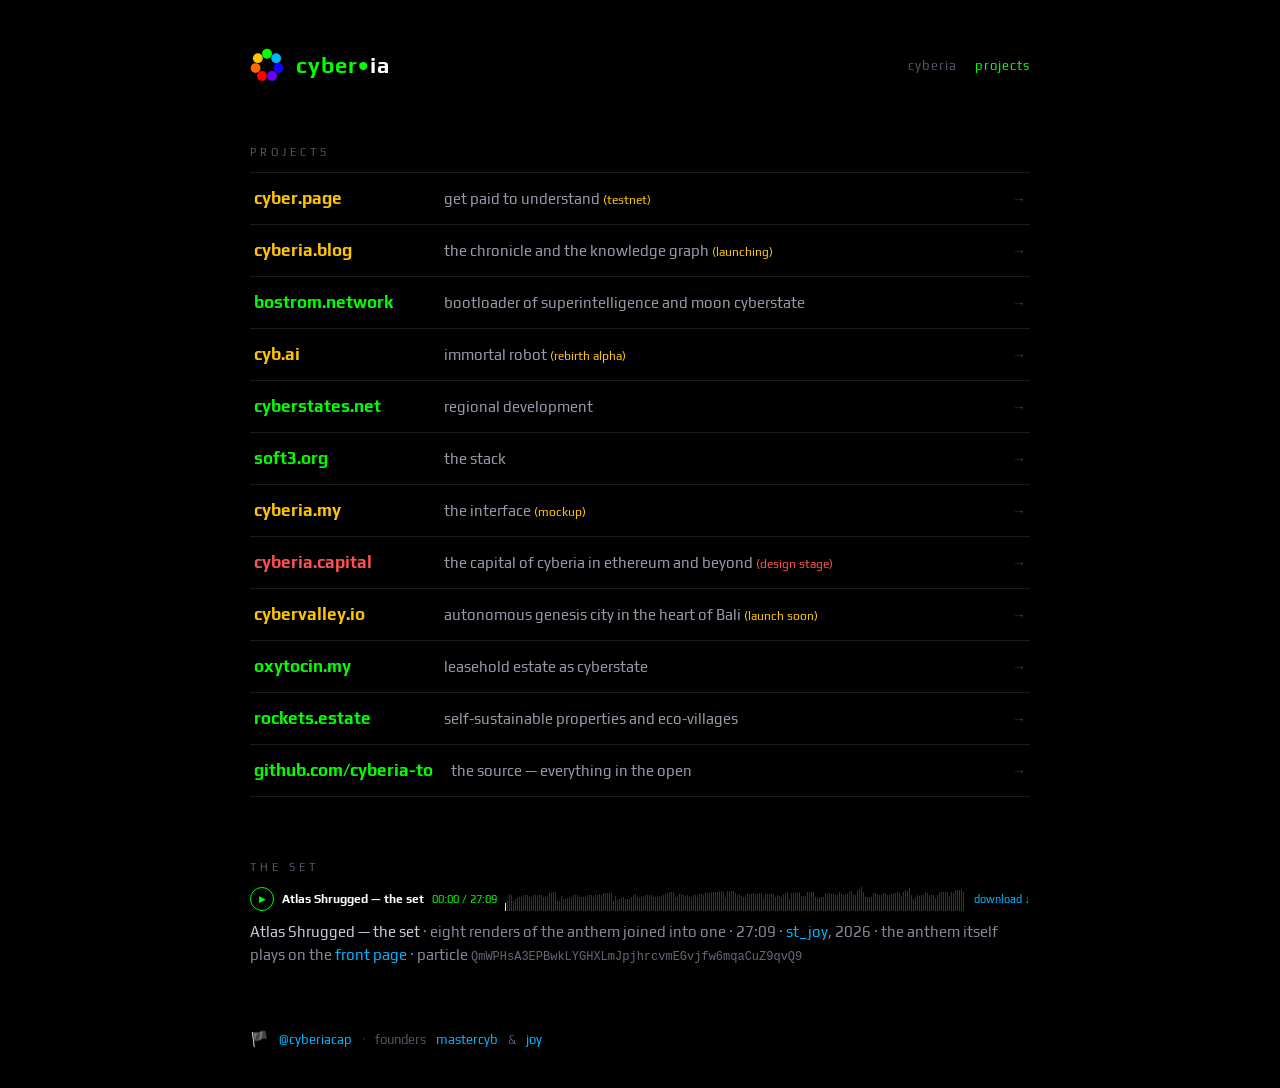
==== projects/index.html @ 547e65e6 "feat: two pages — the front page is the thesis, the symbols and the anthem; /projects/ holds the pro" ====
<!DOCTYPE html>
<html lang="en">
<head>
<title>Cyberia — projects</title>
<meta name="description" content="The projects of the cyberstate: the source, the bootloader, the immortal robot, the stack, the interface, the capital, the chronicle and the genesis city." />
<link rel="canonical" href="https://cyberia.to/projects/" />
<meta property="og:url" content="https://cyberia.to/projects/" />
<meta property="og:title" content="Cyberia — projects" />
<meta property="og:description" content="The source, the bootloader, the immortal robot, the stack, the interface, the capital, the chronicle and the genesis city." />
<meta charset="UTF-8" />
<meta name="viewport" content="width=device-width, initial-scale=1.0" />
<meta property="og:type" content="website" />
<meta property="og:site_name" content="Cyberia" />
<meta name="twitter:card" content="summary" />
<meta name="twitter:site" content="@cyberiacap" />
<meta name="theme-color" content="#000000" />
<link rel="icon" type="image/svg+xml" href='data:image/svg+xml,<svg xmlns="http://www.w3.org/2000/svg" viewBox="15.5 15 69 68"><circle cx="50" cy="26.25" r="10" fill="%2300ff01"/><circle cx="68.57" cy="35.19" r="10" fill="%2300b4ff"/><circle cx="73.15" cy="55.28" r="10" fill="%231700fe"/><circle cx="60.30" cy="71.40" r="10" fill="%236b00fe"/><circle cx="39.70" cy="71.40" r="10" fill="%23fe0000"/><circle cx="26.85" cy="55.28" r="10" fill="%23ff6501"/><circle cx="31.43" cy="35.19" r="10" fill="%23ffc501"/></svg>' />
<link rel="preconnect" href="https://fonts.googleapis.com" />
<link rel="preconnect" href="https://fonts.gstatic.com" crossorigin />
<link href="https://fonts.googleapis.com/css2?family=Play:wght@400;700&display=swap" rel="stylesheet" />
<link rel="stylesheet" href="/style.css" />
</head>
<body>
<div class="wrap">

    <div class="top">
        <div class="brand">
            <svg viewBox="15.5 15 69 68" xmlns="http://www.w3.org/2000/svg" role="img" aria-label="the flag of cyberia: seven circles in a heptagon">
                <circle cx="50" cy="26.25" r="10" fill="#00ff01"/>
                <circle cx="68.57" cy="35.19" r="10" fill="#00b4ff"/>
                <circle cx="73.15" cy="55.28" r="10" fill="#1700fe"/>
                <circle cx="60.30" cy="71.40" r="10" fill="#6b00fe"/>
                <circle cx="39.70" cy="71.40" r="10" fill="#fe0000"/>
                <circle cx="26.85" cy="55.28" r="10" fill="#ff6501"/>
                <circle cx="31.43" cy="35.19" r="10" fill="#ffc501"/>
            </svg>
            <span class="word"><b>cyber</b><b>•</b><i>ia</i></span>
        </div>
        <nav class="tabs">
            <a href="/">cyberia</a>
            <a href="/projects/" class="on">projects</a>
        </nav>
    </div>

    <div class="sec">PROJECTS</div>
    <div class="projects">
        <a class="proj st-y" href="https://cyber.page" target="_blank" rel="noopener">
            <span class="domain">cyber.page</span>
            <span class="desc">get paid to understand <span class="st">(testnet)</span></span>
            <span class="arr">→</span>
        </a>
        <a class="proj st-y" href="https://cyberia.blog" target="_blank" rel="noopener">
            <span class="domain">cyberia.blog</span>
            <span class="desc">the chronicle and the knowledge graph <span class="st">(launching)</span></span>
            <span class="arr">→</span>
        </a>
        <a class="proj" href="https://bostrom.network" target="_blank" rel="noopener">
            <span class="domain">bostrom.network</span>
            <span class="desc">bootloader of superintelligence and moon cyberstate</span>
            <span class="arr">→</span>
        </a>
        <a class="proj st-y" href="https://cyb.ai" target="_blank" rel="noopener">
            <span class="domain">cyb.ai</span>
            <span class="desc">immortal robot <span class="st">(rebirth alpha)</span></span>
            <span class="arr">→</span>
        </a>
        <a class="proj" href="https://cyberstates.net" target="_blank" rel="noopener">
            <span class="domain">cyberstates.net</span>
            <span class="desc">regional development</span>
            <span class="arr">→</span>
        </a>
        <a class="proj" href="https://soft3.org" target="_blank" rel="noopener">
            <span class="domain">soft3.org</span>
            <span class="desc">the stack</span>
            <span class="arr">→</span>
        </a>
        <a class="proj st-y" href="https://cyberia.my" target="_blank" rel="noopener">
            <span class="domain">cyberia.my</span>
            <span class="desc">the interface <span class="st">(mockup)</span></span>
            <span class="arr">→</span>
        </a>
        <a class="proj st-r" href="https://cyberia.capital" target="_blank" rel="noopener">
            <span class="domain">cyberia.capital</span>
            <span class="desc">the capital of cyberia in ethereum and beyond <span class="st">(design stage)</span></span>
            <span class="arr">→</span>
        </a>
        <a class="proj st-y" href="https://cybervalley.io" target="_blank" rel="noopener">
            <span class="domain">cybervalley.io</span>
            <span class="desc">autonomous genesis city in the heart of Bali <span class="st">(launch soon)</span></span>
            <span class="arr">→</span>
        </a>
        <a class="proj" href="https://oxytocin.my" target="_blank" rel="noopener">
            <span class="domain">oxytocin.my</span>
            <span class="desc">leasehold estate as cyberstate</span>
            <span class="arr">→</span>
        </a>
        <a class="proj" href="https://rockets.estate" target="_blank" rel="noopener">
            <span class="domain">rockets.estate</span>
            <span class="desc">self-sustainable properties and eco-villages</span>
            <span class="arr">→</span>
        </a>
        <a class="proj" href="https://github.com/cyberia-to" target="_blank" rel="noopener">
            <span class="domain">github.com/cyberia-to</span>
            <span class="desc">the source — everything in the open</span>
            <span class="arr">→</span>
        </a>
    </div>

    <div class="sec" id="set">THE SET</div>
    <div class="track">
        <div class="player" data-cyberia-player></div>
        <p class="caption"><b>Atlas Shrugged — the set</b> · eight renders of the anthem joined into one · 27:09 · <a href="https://x.com/st_joy" target="_blank" rel="noopener">st_joy</a>, 2026 · the anthem itself plays on the <a href="/">front page</a> · particle <code>QmWPHsA3EPBwkLYGHXLmJpjhrcvmEGvjfw6mqaCuZ9qvQ9</code></p>
    </div>

    <div class="foot">
        <span class="flag">🏴</span>
        <a href="https://x.com/cyberiacap" target="_blank" rel="noopener">@cyberiacap</a>
        <span class="dot">·</span>
        <span>founders</span>
        <a href="https://x.com/mastercyb" target="_blank" rel="noopener">mastercyb</a>
        <span>&amp;</span>
        <a href="https://x.com/st_joy" target="_blank" rel="noopener">joy</a>
    </div>

</div>
<script src="/player.js" async></script>
</body>
</html>
---- style.css ----
:root {
    --green: #00ff01;
    --cyan: #00b4ff;
    --yellow: #ffc501;
    --dim: #556;
    --line: #1a1a24;
}
* { margin: 0; padding: 0; box-sizing: border-box; }
html { background: #000; }
body {
    font-family: 'Play', sans-serif;
    color: #ccc;
    min-height: 100svh;
    display: flex;
    flex-direction: column;
    align-items: center;
    padding: 48px 20px 40px;
}
.wrap { width: 100%; max-width: 780px; }

/* header */
.brand {
    display: flex;
    align-items: center;
    gap: 12px;
    flex: none;
}
.top {
    display: flex;
    align-items: center;
    gap: 40px;
    margin-bottom: 64px;
    flex-wrap: wrap;
}
.brand svg { width: 34px; height: 34px; }
.brand .word { font-size: 22px; font-weight: 700; letter-spacing: 1px; }
.brand .word b { color: var(--green); font-weight: 700; }
.brand .word i { color: #fff; font-style: normal; }

/* hero */
.hero { margin-bottom: 72px; }
h1 {
    font-size: clamp(38px, 8vw, 72px);
    line-height: 1.02;
    color: #fff;
    letter-spacing: -1px;
    margin-bottom: 18px;
}
h1 .g { color: var(--green); }
.tagline {
    font-size: clamp(15px, 2.6vw, 19px);
    color: #889;
    max-width: 560px;
    line-height: 1.55;
}
.tagline b { color: #ccd; font-weight: 400; }

/* player slot — the molecule itself ships in player.js */
.player { display: flex; flex: 1; min-width: 0; }
@media (max-width: 560px) { .player { flex-basis: 100%; } }
/* projects */
.sec {
    font-size: 11px;
    letter-spacing: 4px;
    color: var(--dim);
    margin-bottom: 14px;
}
.projects { border-top: 1px solid var(--line); margin-bottom: 64px; }
.proj {
    display: flex;
    align-items: baseline;
    gap: 18px;
    padding: 15px 4px;
    border-bottom: 1px solid var(--line);
    text-decoration: none;
    transition: background 0.12s, padding-left 0.12s;
}
.proj:hover { background: rgba(0, 255, 1, 0.03); padding-left: 10px; }
.proj .domain {
    font-size: clamp(14px, 2.4vw, 17px);
    font-weight: 700;
    color: var(--green);
    white-space: nowrap;
    min-width: 172px;
}
.proj:hover .domain { color: #7fff80; }
.proj.st-y .domain { color: var(--yellow, #ffc501); }
.proj.st-y:hover .domain { color: #ffd84d; }
.proj.st-y:hover { background: rgba(255, 197, 1, 0.03); }
.proj.st-r .domain { color: #ff5050; }
.proj.st-r:hover .domain { color: #ff8080; }
.proj.st-r:hover { background: rgba(255, 80, 80, 0.04); }
.proj .st { font-size: 12px; }
.proj.st-y .st { color: var(--yellow, #ffc501); }
.proj.st-r .st { color: #ff5050; }
.proj .desc {
    font-size: clamp(13px, 2.2vw, 15px);
    color: #99a;
    line-height: 1.4;
}
.proj .arr { margin-left: auto; color: #334; font-size: 14px; }
.proj:hover .arr { color: var(--green); }

/* footer */
.foot {
    display: flex;
    align-items: center;
    gap: 10px;
    flex-wrap: wrap;
    font-size: 13px;
    color: var(--dim);
}
.foot a { color: var(--cyan); text-decoration: none; }
.foot a:hover { color: #7fd4ff; }
.foot .flag { font-size: 15px; }
.dot { color: #223; }

@media (max-width: 560px) {
    body { padding-top: 32px; }
    .top { margin-bottom: 44px; gap: 16px; }
    .hero { margin-bottom: 52px; }
    .proj { flex-direction: column; gap: 3px; }
    .proj .domain { min-width: 0; }
    .proj .arr { display: none; }
}
/* nav tabs */
.tabs { margin-left: auto; display: flex; gap: 18px; font-size: 13px; letter-spacing: 1px; }
.tabs a { color: var(--dim); text-decoration: none; }
.tabs a:hover { color: #ccd; }
.tabs a.on { color: var(--green); }
.top { display: flex; align-items: center; gap: 24px; flex-wrap: wrap; margin-bottom: 64px; }
.brand { margin-bottom: 0; }

/* symbols */
.symbols { display: flex; align-items: center; gap: 40px; flex-wrap: wrap; margin-bottom: 64px; }
.symbols svg { width: clamp(160px, 28vw, 220px); height: auto; flex: none; }
.symbols .mark { font-size: clamp(44px, 9vw, 76px); font-weight: 700; letter-spacing: 1px; line-height: 1; color: #fff; }
.symbols .mark b { color: var(--green); font-weight: 700; }
.symbols .mark i { color: #fff; font-style: normal; }
.symbols .meaning { font-size: clamp(13px, 2.2vw, 15px); color: #889; line-height: 1.5; max-width: 420px; margin-top: 14px; }

/* anthem and set */
.track { margin-bottom: 64px; }
.track .player { display: flex; min-width: 0; margin-bottom: 10px; }
.track .caption { font-size: clamp(13px, 2.2vw, 15px); color: #889; line-height: 1.5; }
.track .caption b { color: #ccd; font-weight: 400; }
.track .caption a { color: var(--cyan); text-decoration: none; }
.track .caption a:hover { color: #7fd4ff; }
.track .caption code { font-family: ui-monospace, Menlo, monospace; font-size: 12px; color: #667; word-break: break-all; }
@media (max-width: 560px) { .symbols { gap: 24px; } .tabs { margin-left: 0; } }
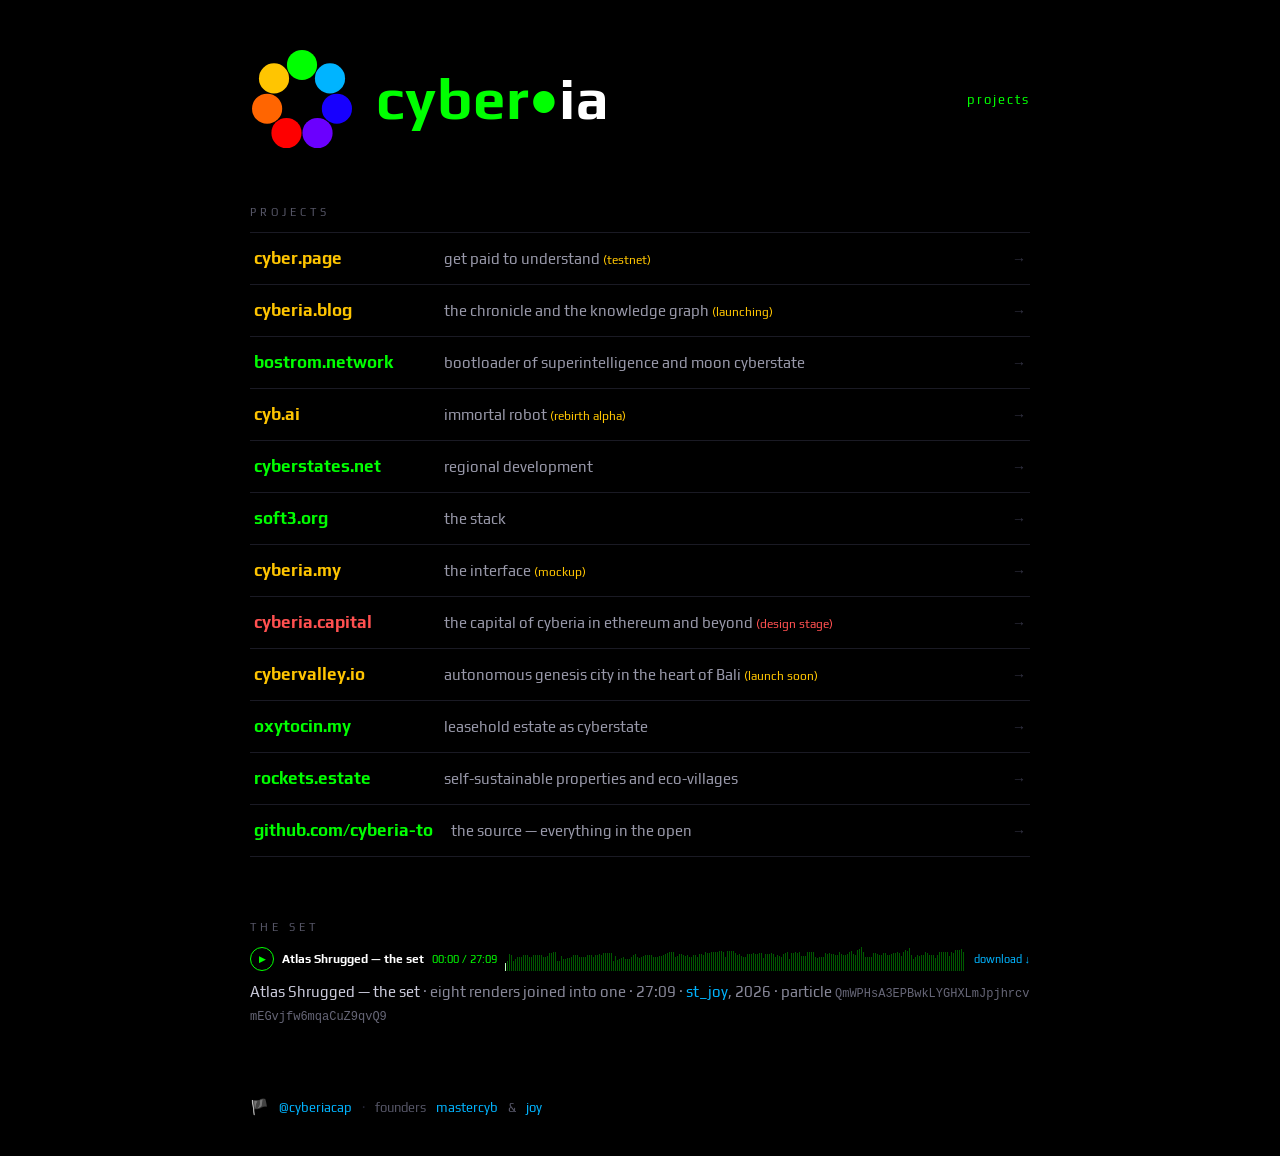
==== commit 3727e3ab: "feat: front page in three tiers — the brand large on top and leading home, the thesis centred, the a" ====
--- a/projects/index.html
+++ b/projects/index.html
@@ -21,11 +21,11 @@
 <link rel="stylesheet" href="/style.css" />
 </head>
 <body>
-<div class="wrap">
+<div class="wrap page">
 
-    <div class="top">
-        <div class="brand">
-            <svg viewBox="15.5 15 69 68" xmlns="http://www.w3.org/2000/svg" role="img" aria-label="the flag of cyberia: seven circles in a heptagon">
+    <header class="top">
+        <a class="brand" href="/" aria-label="cyberia, home">
+            <svg viewBox="15.5 15 69 68" xmlns="http://www.w3.org/2000/svg" role="img" aria-label="the flag of cyberia">
                 <circle cx="50" cy="26.25" r="10" fill="#00ff01"/>
                 <circle cx="68.57" cy="35.19" r="10" fill="#00b4ff"/>
                 <circle cx="73.15" cy="55.28" r="10" fill="#1700fe"/>
@@ -35,14 +35,14 @@
                 <circle cx="31.43" cy="35.19" r="10" fill="#ffc501"/>
             </svg>
             <span class="word"><b>cyber</b><b>•</b><i>ia</i></span>
-        </div>
+        </a>
         <nav class="tabs">
-            <a href="/">cyberia</a>
             <a href="/projects/" class="on">projects</a>
         </nav>
-    </div>
+    </header>
 
-    <div class="sec">PROJECTS</div>
+    <main class="list">
+        <div class="sec">PROJECTS</div>
     <div class="projects">
         <a class="proj st-y" href="https://cyber.page" target="_blank" rel="noopener">
             <span class="domain">cyber.page</span>
@@ -106,21 +106,24 @@
         </a>
     </div>
 
-    <div class="sec" id="set">THE SET</div>
-    <div class="track">
-        <div class="player" data-cyberia-player></div>
-        <p class="caption"><b>Atlas Shrugged — the set</b> · eight renders of the anthem joined into one · 27:09 · <a href="https://x.com/st_joy" target="_blank" rel="noopener">st_joy</a>, 2026 · the anthem itself plays on the <a href="/">front page</a> · particle <code>QmWPHsA3EPBwkLYGHXLmJpjhrcvmEGvjfw6mqaCuZ9qvQ9</code></p>
-    </div>
+        <div class="sec" id="set">THE SET</div>
+        <div class="track">
+            <div class="player" data-cyberia-player></div>
+            <p class="caption"><b>Atlas Shrugged — the set</b> · eight renders joined into one · 27:09 · <a href="https://x.com/st_joy" target="_blank" rel="noopener">st_joy</a>, 2026 · particle <code>QmWPHsA3EPBwkLYGHXLmJpjhrcvmEGvjfw6mqaCuZ9qvQ9</code></p>
+        </div>
+    </main>
 
-    <div class="foot">
-        <span class="flag">🏴</span>
-        <a href="https://x.com/cyberiacap" target="_blank" rel="noopener">@cyberiacap</a>
-        <span class="dot">·</span>
-        <span>founders</span>
-        <a href="https://x.com/mastercyb" target="_blank" rel="noopener">mastercyb</a>
-        <span>&amp;</span>
-        <a href="https://x.com/st_joy" target="_blank" rel="noopener">joy</a>
-    </div>
+    <footer class="bottom">
+        <div class="foot">
+            <span class="flag">🏴</span>
+            <a href="https://x.com/cyberiacap" target="_blank" rel="noopener">@cyberiacap</a>
+            <span class="dot">·</span>
+            <span>founders</span>
+            <a href="https://x.com/mastercyb" target="_blank" rel="noopener">mastercyb</a>
+            <span>&amp;</span>
+            <a href="https://x.com/st_joy" target="_blank" rel="noopener">joy</a>
+        </div>
+    </footer>
 
 </div>
 <script src="/player.js" async></script>
--- a/style.css
+++ b/style.css
@@ -18,29 +18,10 @@
 }
 .wrap { width: 100%; max-width: 780px; }
 
-/* header */
-.brand {
-    display: flex;
-    align-items: center;
-    gap: 12px;
-    flex: none;
-}
-.top {
-    display: flex;
-    align-items: center;
-    gap: 40px;
-    margin-bottom: 64px;
-    flex-wrap: wrap;
-}
-.brand svg { width: 34px; height: 34px; }
-.brand .word { font-size: 22px; font-weight: 700; letter-spacing: 1px; }
-.brand .word b { color: var(--green); font-weight: 700; }
-.brand .word i { color: #fff; font-style: normal; }
-
 /* hero */
 .hero { margin-bottom: 72px; }
 h1 {
-    font-size: clamp(38px, 8vw, 72px);
+    font-size: clamp(28px, 8vw, 72px);
     line-height: 1.02;
     color: #fff;
     letter-spacing: -1px;
@@ -123,28 +104,42 @@
     .proj .domain { min-width: 0; }
     .proj .arr { display: none; }
 }
-/* nav tabs */
-.tabs { margin-left: auto; display: flex; gap: 18px; font-size: 13px; letter-spacing: 1px; }
+/* page: flag on top, the thesis in the middle, the anthem at the bottom */
+.page { min-height: calc(100svh - 88px); display: flex; flex-direction: column; }
+
+/* header: the brand is the flag and the name, and it leads home */
+.top { display: flex; align-items: center; justify-content: space-between; gap: 24px; margin-bottom: 0; }
+.brand { display: flex; align-items: center; gap: clamp(12px, 2vw, 22px); text-decoration: none; }
+.brand svg { width: clamp(64px, 11vw, 104px); height: auto; flex: none; }
+.brand .word { font-size: clamp(30px, 5.6vw, 58px); font-weight: 700; letter-spacing: 1px; line-height: 1; color: #fff; }
+.brand .word b { color: var(--green); font-weight: 700; }
+.brand .word i { color: #fff; font-style: normal; }
+.tabs { display: flex; gap: 18px; font-size: 13px; letter-spacing: 2px; }
 .tabs a { color: var(--dim); text-decoration: none; }
 .tabs a:hover { color: #ccd; }
 .tabs a.on { color: var(--green); }
-.top { display: flex; align-items: center; gap: 24px; flex-wrap: wrap; margin-bottom: 64px; }
-.brand { margin-bottom: 0; }
 
-/* symbols */
-.symbols { display: flex; align-items: center; gap: 40px; flex-wrap: wrap; margin-bottom: 64px; }
-.symbols svg { width: clamp(160px, 28vw, 220px); height: auto; flex: none; }
-.symbols .mark { font-size: clamp(44px, 9vw, 76px); font-weight: 700; letter-spacing: 1px; line-height: 1; color: #fff; }
-.symbols .mark b { color: var(--green); font-weight: 700; }
-.symbols .mark i { color: #fff; font-style: normal; }
-.symbols .meaning { font-size: clamp(13px, 2.2vw, 15px); color: #889; line-height: 1.5; max-width: 420px; margin-top: 14px; }
+/* hero in the middle of the screen */
+.hero { flex: 1; display: flex; flex-direction: column; justify-content: center; padding: 56px 0; margin-bottom: 0; }
+h1 { overflow-wrap: anywhere; }
 
-/* anthem and set */
-.track { margin-bottom: 64px; }
+/* bottom: the anthem, then the footer line */
+.bottom { margin-top: auto; display: flex; flex-direction: column; gap: 28px; }
+.bottom .player { display: flex; min-width: 0; }
+
+/* projects page keeps the list between header and footer */
+.list { padding: 56px 0 24px; }
+.track { margin: 0 0 48px; }
 .track .player { display: flex; min-width: 0; margin-bottom: 10px; }
 .track .caption { font-size: clamp(13px, 2.2vw, 15px); color: #889; line-height: 1.5; }
 .track .caption b { color: #ccd; font-weight: 400; }
 .track .caption a { color: var(--cyan); text-decoration: none; }
 .track .caption a:hover { color: #7fd4ff; }
 .track .caption code { font-family: ui-monospace, Menlo, monospace; font-size: 12px; color: #667; word-break: break-all; }
-@media (max-width: 560px) { .symbols { gap: 24px; } .tabs { margin-left: 0; } }
+
+@media (max-width: 560px) {
+    body { padding: 24px 16px 28px; }
+    .page { min-height: calc(100svh - 52px); }
+    .hero { padding: 40px 0; }
+    .bottom { gap: 20px; }
+}
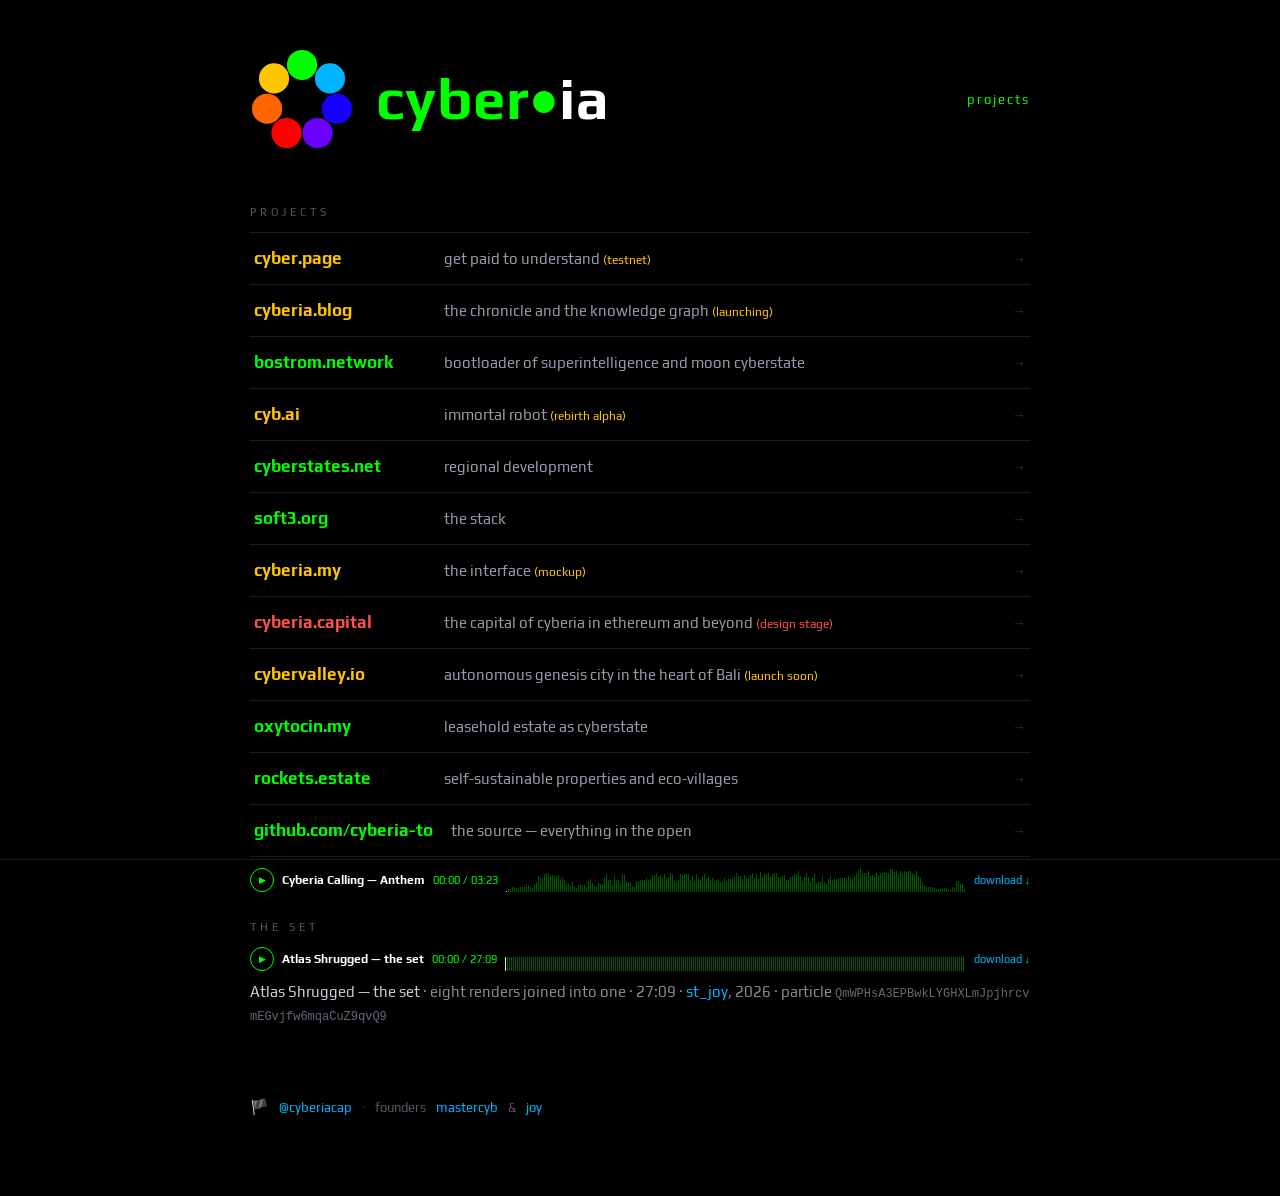
==== commit c36f101a: "feat: the anthem never stops — pages swap without a reload (site.js), the player is a persistent bar" ====
--- a/projects/index.html
+++ b/projects/index.html
@@ -21,7 +21,7 @@
 <link rel="stylesheet" href="/style.css" />
 </head>
 <body>
-<div class="wrap page">
+<div id="app" class="wrap page">
 
     <header class="top">
         <a class="brand" href="/" aria-label="cyberia, home">
@@ -108,7 +108,7 @@
 
         <div class="sec" id="set">THE SET</div>
         <div class="track">
-            <div class="player" data-cyberia-player></div>
+            <div class="player" data-cyberia-track data-src="/atlas.shrugged.set.mp3" data-name="Atlas Shrugged — the set" data-dur="27:09" data-file="atlas.shrugged.set.mp3" data-title="Atlas Shrugged — the set, mp3, 65 MB"></div>
             <p class="caption"><b>Atlas Shrugged — the set</b> · eight renders joined into one · 27:09 · <a href="https://x.com/st_joy" target="_blank" rel="noopener">st_joy</a>, 2026 · particle <code>QmWPHsA3EPBwkLYGHXLmJpjhrcvmEGvjfw6mqaCuZ9qvQ9</code></p>
         </div>
     </main>
@@ -126,6 +126,7 @@
     </footer>
 
 </div>
-<script src="/player.js" async></script>
+<script src="/player.js" async data-src="/cyberia.calling.mp3" data-name="Cyberia Calling — Anthem" data-dur="03:23" data-file="cyberia.calling.mp3" data-title="Cyberia Calling — Anthem, mp3, 5 MB" data-wave="[base64]"></script>
+<script src="/site.js" async></script>
 </body>
 </html>
--- a/style.css
+++ b/style.css
@@ -105,7 +105,7 @@
     .proj .arr { display: none; }
 }
 /* page: flag on top, the thesis in the middle, the anthem at the bottom */
-.page { min-height: calc(100svh - 88px); display: flex; flex-direction: column; }
+.page { min-height: calc(100svh - 88px - 41px); display: flex; flex-direction: column; } /* 41px: the anthem bar */
 
 /* header: the brand is the flag and the name, and it leads home */
 .top { display: flex; align-items: center; justify-content: space-between; gap: 24px; margin-bottom: 0; }
@@ -139,7 +139,7 @@
 
 @media (max-width: 560px) {
     body { padding: 24px 16px 28px; }
-    .page { min-height: calc(100svh - 52px); }
+    .page { min-height: calc(100svh - 52px - 41px); }
     .hero { padding: 40px 0; }
     .bottom { gap: 20px; }
 }
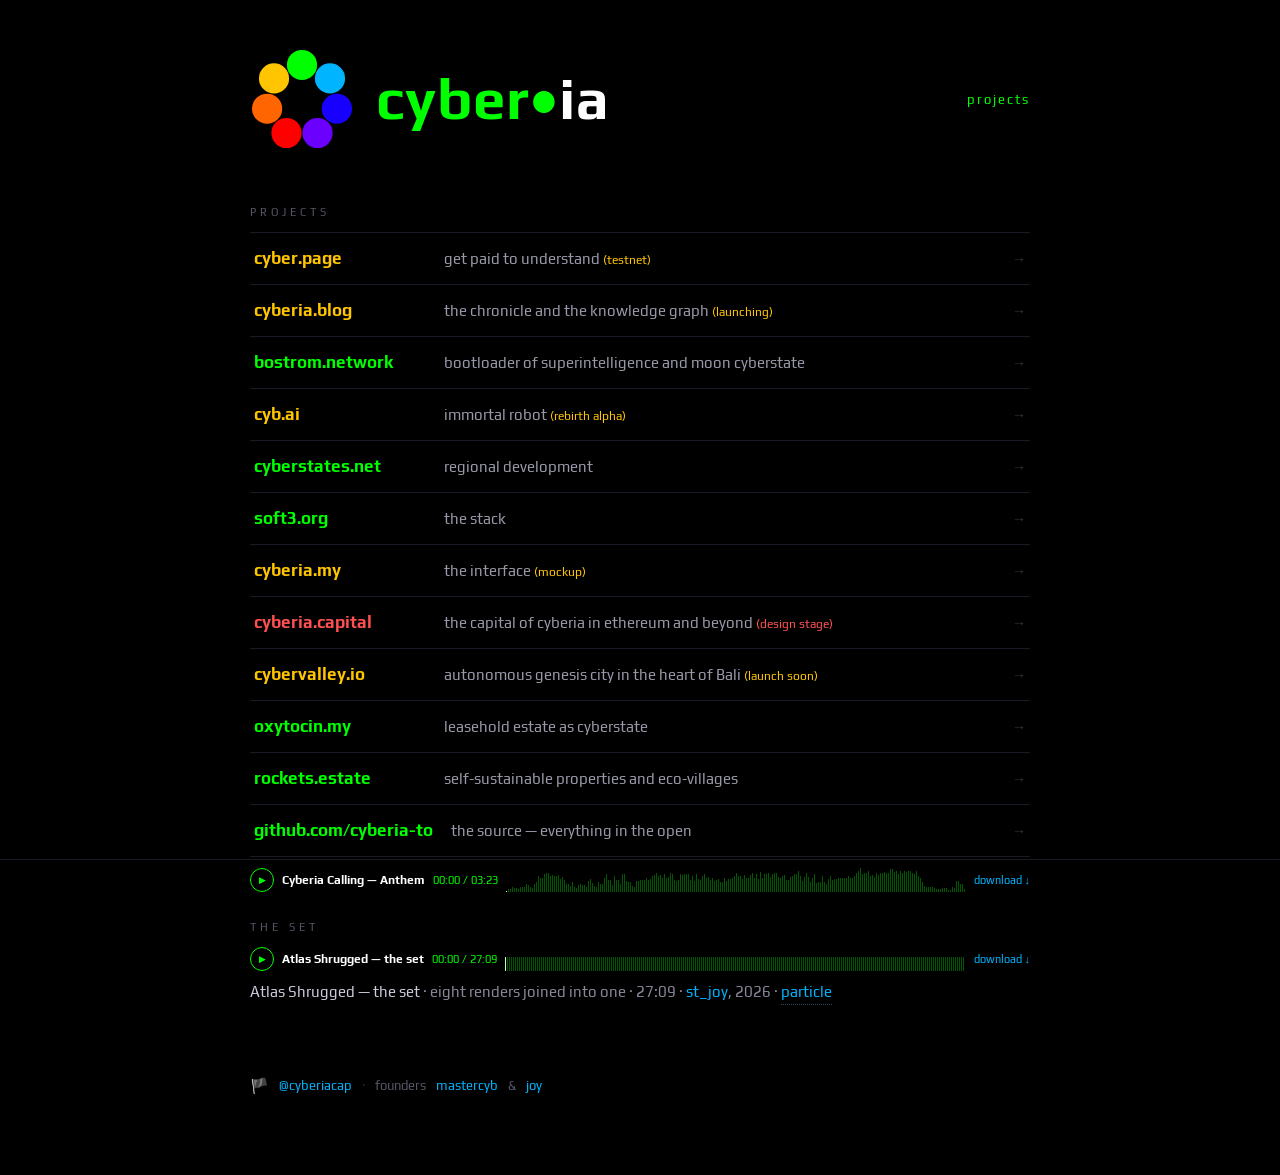
==== commit 4ca81c68: "feat(projects): the particle copies on click, the cid stays hidden" ====
--- a/projects/index.html
+++ b/projects/index.html
@@ -109,7 +109,7 @@
         <div class="sec" id="set">THE SET</div>
         <div class="track">
             <div class="player" data-cyberia-track data-src="/atlas.shrugged.set.mp3" data-name="Atlas Shrugged — the set" data-dur="27:09" data-file="atlas.shrugged.set.mp3" data-title="Atlas Shrugged — the set, mp3, 65 MB"></div>
-            <p class="caption"><b>Atlas Shrugged — the set</b> · eight renders joined into one · 27:09 · <a href="https://x.com/st_joy" target="_blank" rel="noopener">st_joy</a>, 2026 · particle <code>QmWPHsA3EPBwkLYGHXLmJpjhrcvmEGvjfw6mqaCuZ9qvQ9</code></p>
+            <p class="caption"><b>Atlas Shrugged — the set</b> · eight renders joined into one · 27:09 · <a href="https://x.com/st_joy" target="_blank" rel="noopener">st_joy</a>, 2026 · <button class="particle" type="button" data-copy="QmWPHsA3EPBwkLYGHXLmJpjhrcvmEGvjfw6mqaCuZ9qvQ9" title="copy the particle">particle</button></p>
         </div>
     </main>
 
--- a/style.css
+++ b/style.css
@@ -135,7 +135,9 @@
 .track .caption b { color: #ccd; font-weight: 400; }
 .track .caption a { color: var(--cyan); text-decoration: none; }
 .track .caption a:hover { color: #7fd4ff; }
-.track .caption code { font-family: ui-monospace, Menlo, monospace; font-size: 12px; color: #667; word-break: break-all; }
+.track .caption .particle { font: inherit; color: var(--cyan); background: none; border: 0; padding: 0; cursor: copy; border-bottom: 1px dotted #2a4a5a; }
+.track .caption .particle:hover { color: #7fd4ff; }
+.track .caption .particle.done { color: var(--green); border-bottom-color: transparent; cursor: default; }
 
 @media (max-width: 560px) {
     body { padding: 24px 16px 28px; }
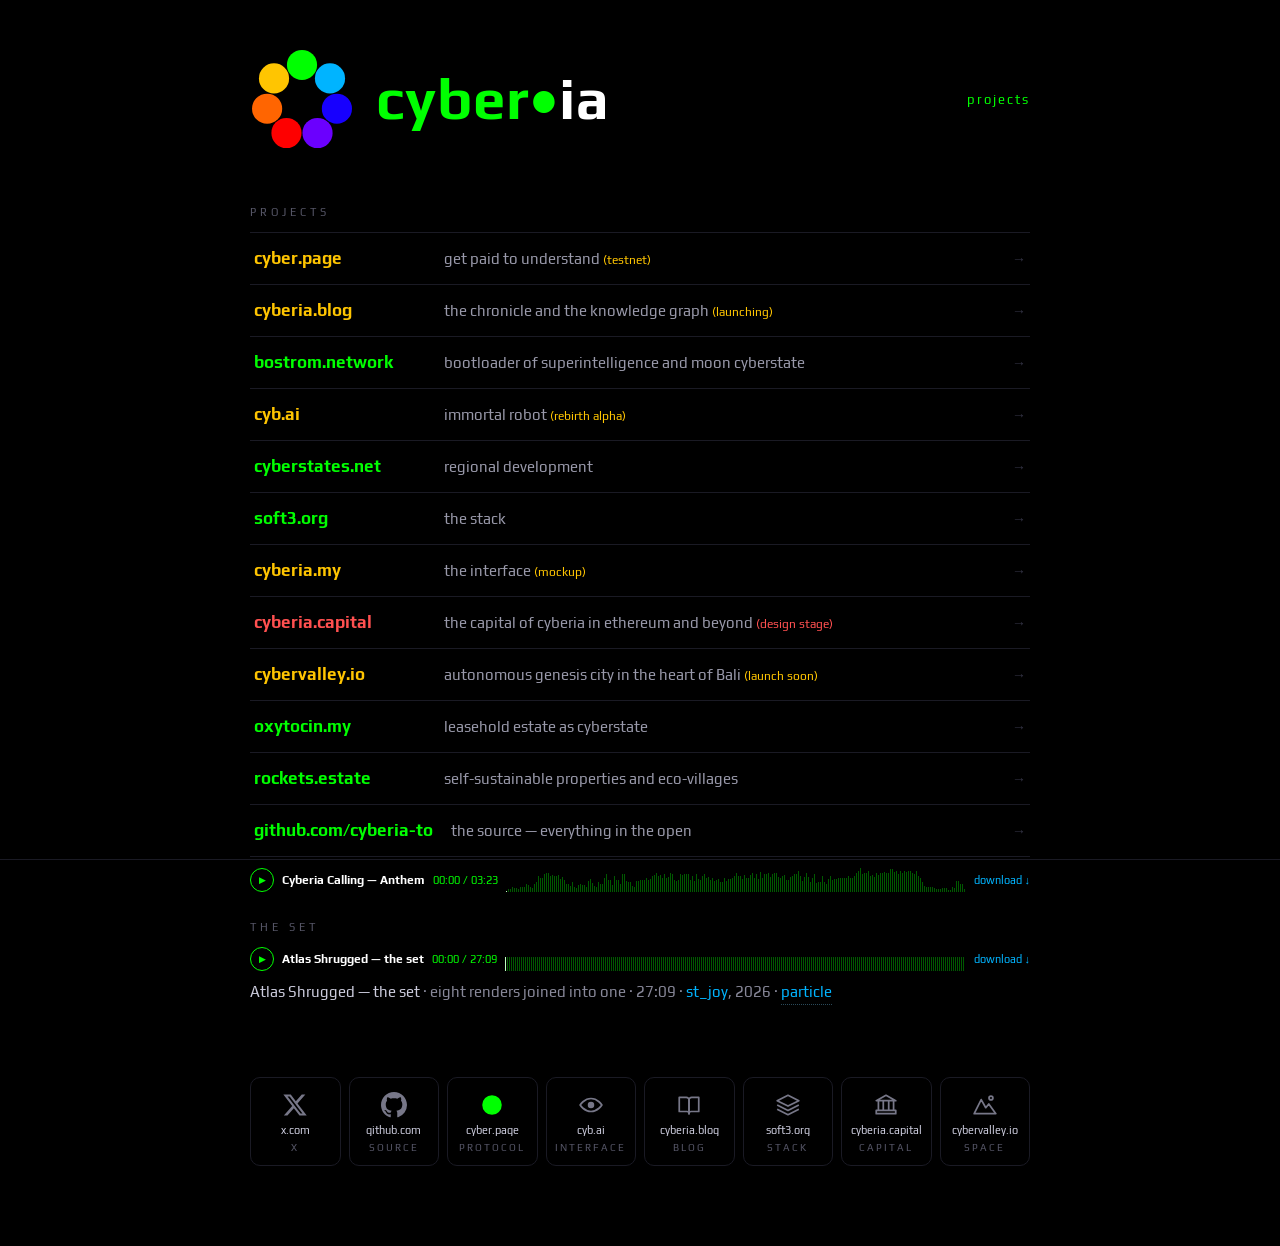
==== commit 57905a4c: "feat: eight tiles replace the founders line — x, source, protocol, interface, blog, stack, capital, " ====
--- a/projects/index.html
+++ b/projects/index.html
@@ -114,15 +114,16 @@
     </main>
 
     <footer class="bottom">
-        <div class="foot">
-            <span class="flag">🏴</span>
-            <a href="https://x.com/cyberiacap" target="_blank" rel="noopener">@cyberiacap</a>
-            <span class="dot">·</span>
-            <span>founders</span>
-            <a href="https://x.com/mastercyb" target="_blank" rel="noopener">mastercyb</a>
-            <span>&amp;</span>
-            <a href="https://x.com/st_joy" target="_blank" rel="noopener">joy</a>
-        </div>
+    <nav class="tiles" aria-label="cyberia on the web">
+        <a class="tile" href="https://x.com/cyberiacap" target="_blank" rel="noopener" style="--c:#ccd"><svg viewBox="0 0 24 24"><path fill="currentColor" d="M18.244 2.25h3.308l-7.227 8.26 8.502 11.24H16.17l-5.214-6.817L4.99 21.75H1.68l7.73-8.835L1.254 2.25H8.08l4.713 6.231zm-1.161 17.52h1.833L7.084 4.126H5.117z"/></svg><span class="dom">x.com</span><span class="lab">x</span></a>
+        <a class="tile" href="https://github.com/cyberia-to" target="_blank" rel="noopener" style="--c:#ccd"><svg viewBox="0 0 16 16"><path fill="currentColor" d="M8 0C3.58 0 0 3.58 0 8c0 3.54 2.29 6.53 5.47 7.59.4.07.55-.17.55-.38 0-.19-.01-.82-.01-1.49-2.01.37-2.53-.49-2.69-.94-.09-.23-.48-.94-.82-1.13-.28-.15-.68-.52-.01-.53.63-.01 1.08.58 1.23.82.72 1.21 1.87.87 2.33.66.07-.52.28-.87.51-1.07-1.78-.2-3.64-.89-3.64-3.95 0-.87.31-1.59.82-2.15-.08-.2-.36-1.02.08-2.12 0 0 .67-.21 2.2.82.64-.18 1.32-.27 2-.27.68 0 1.36.09 2 .27 1.53-1.04 2.2-.82 2.2-.82.44 1.1.16 1.92.08 2.12.51.56.82 1.27.82 2.15 0 3.07-1.87 3.75-3.65 3.95.29.25.54.73.54 1.48 0 1.07-.01 1.93-.01 2.2 0 .21.15.46.55.38A8.013 8.013 0 0016 8c0-4.42-3.58-8-8-8z"/></svg><span class="dom">github.com</span><span class="lab">source</span></a>
+        <a class="tile" href="https://cyber.page" target="_blank" rel="noopener" style="--c:#00ff01"><svg viewBox="0 0 24 24"><circle cx="12" cy="12" r="9" fill="#00ff01"/></svg><span class="dom">cyber.page</span><span class="lab">protocol</span></a>
+        <a class="tile" href="https://cyb.ai" target="_blank" rel="noopener" style="--c:#00b4ff"><svg viewBox="0 0 24 24" fill="none" stroke="currentColor" stroke-width="1.6"><path d="M2 12s3.6-6 10-6 10 6 10 6-3.6 6-10 6S2 12 2 12z"/><circle cx="12" cy="12" r="3" fill="currentColor" stroke="none"/></svg><span class="dom">cyb.ai</span><span class="lab">interface</span></a>
+        <a class="tile" href="https://cyberia.blog" target="_blank" rel="noopener" style="--c:#ffc501"><svg viewBox="0 0 24 24" fill="none" stroke="currentColor" stroke-width="1.6" stroke-linejoin="round"><path d="M3 5h6.5A2.5 2.5 0 0 1 12 7.5V20a2 2 0 0 0-2-2H3z"/><path d="M21 5h-6.5A2.5 2.5 0 0 0 12 7.5V20a2 2 0 0 1 2-2h7z"/></svg><span class="dom">cyberia.blog</span><span class="lab">blog</span></a>
+        <a class="tile" href="https://soft3.org" target="_blank" rel="noopener" style="--c:#ff5bd1"><svg viewBox="0 0 24 24" fill="none" stroke="currentColor" stroke-width="1.6" stroke-linejoin="round"><path d="M12 3 2 8l10 5 10-5z"/><path d="M2 12l10 5 10-5"/><path d="M2 16l10 5 10-5"/></svg><span class="dom">soft3.org</span><span class="lab">stack</span></a>
+        <a class="tile" href="https://cyberia.capital" target="_blank" rel="noopener" style="--c:#b07cff"><svg viewBox="0 0 24 24" fill="none" stroke="currentColor" stroke-width="1.6" stroke-linejoin="round"><path d="M12 3 3 8h18z"/><path d="M5 8v9M9.5 8v9M14.5 8v9M19 8v9M3 17h18v3H3z"/></svg><span class="dom">cyberia.capital</span><span class="lab">capital</span></a>
+        <a class="tile" href="https://cybervalley.io" target="_blank" rel="noopener" style="--c:#ff6501"><svg viewBox="0 0 24 24" fill="none" stroke="currentColor" stroke-width="1.6" stroke-linejoin="round"><path d="M2 20 8.5 7l4.2 7.5L15.5 11 22 20z"/><circle cx="17.5" cy="5.5" r="1.8"/></svg><span class="dom">cybervalley.io</span><span class="lab">space</span></a>
+    </nav>
     </footer>
 
 </div>
--- a/style.css
+++ b/style.css
@@ -82,19 +82,6 @@
 .proj .arr { margin-left: auto; color: #334; font-size: 14px; }
 .proj:hover .arr { color: var(--green); }
 
-/* footer */
-.foot {
-    display: flex;
-    align-items: center;
-    gap: 10px;
-    flex-wrap: wrap;
-    font-size: 13px;
-    color: var(--dim);
-}
-.foot a { color: var(--cyan); text-decoration: none; }
-.foot a:hover { color: #7fd4ff; }
-.foot .flag { font-size: 15px; }
-.dot { color: #223; }
 
 @media (max-width: 560px) {
     body { padding-top: 32px; }
@@ -145,3 +132,16 @@
     .hero { padding: 40px 0; }
     .bottom { gap: 20px; }
 }
+
+/* tiles: where cyberia lives on the web */
+.tiles { display: grid; grid-template-columns: repeat(8, minmax(0, 1fr)); gap: 8px; }
+.tile { display: flex; flex-direction: column; align-items: center; gap: 6px; padding: 14px 6px 12px; border: 1px solid var(--line); border-radius: 10px; text-decoration: none; color: #99a; transition: border-color 0.15s, color 0.15s, background 0.15s, transform 0.15s; }
+.tile svg { width: 26px; height: 26px; color: #778; transition: color 0.15s, transform 0.15s; }
+.tile .dom { font-size: 11px; color: #ccd; white-space: nowrap; max-width: 100%; overflow: hidden; text-overflow: ellipsis; }
+.tile .lab { font-size: 10px; letter-spacing: 2px; text-transform: uppercase; color: var(--dim); }
+.tile:hover { border-color: var(--c); color: var(--c); background: color-mix(in srgb, var(--c) 6%, #000); transform: translateY(-2px); }
+.tile:hover svg { color: var(--c); transform: scale(1.08); }
+.tile:hover .dom { color: #fff; }
+.tile:hover .lab { color: var(--c); }
+@media (max-width: 900px) { .tiles { grid-template-columns: repeat(4, minmax(0, 1fr)); } }
+@media (max-width: 360px) { .tiles { grid-template-columns: repeat(2, minmax(0, 1fr)); } }
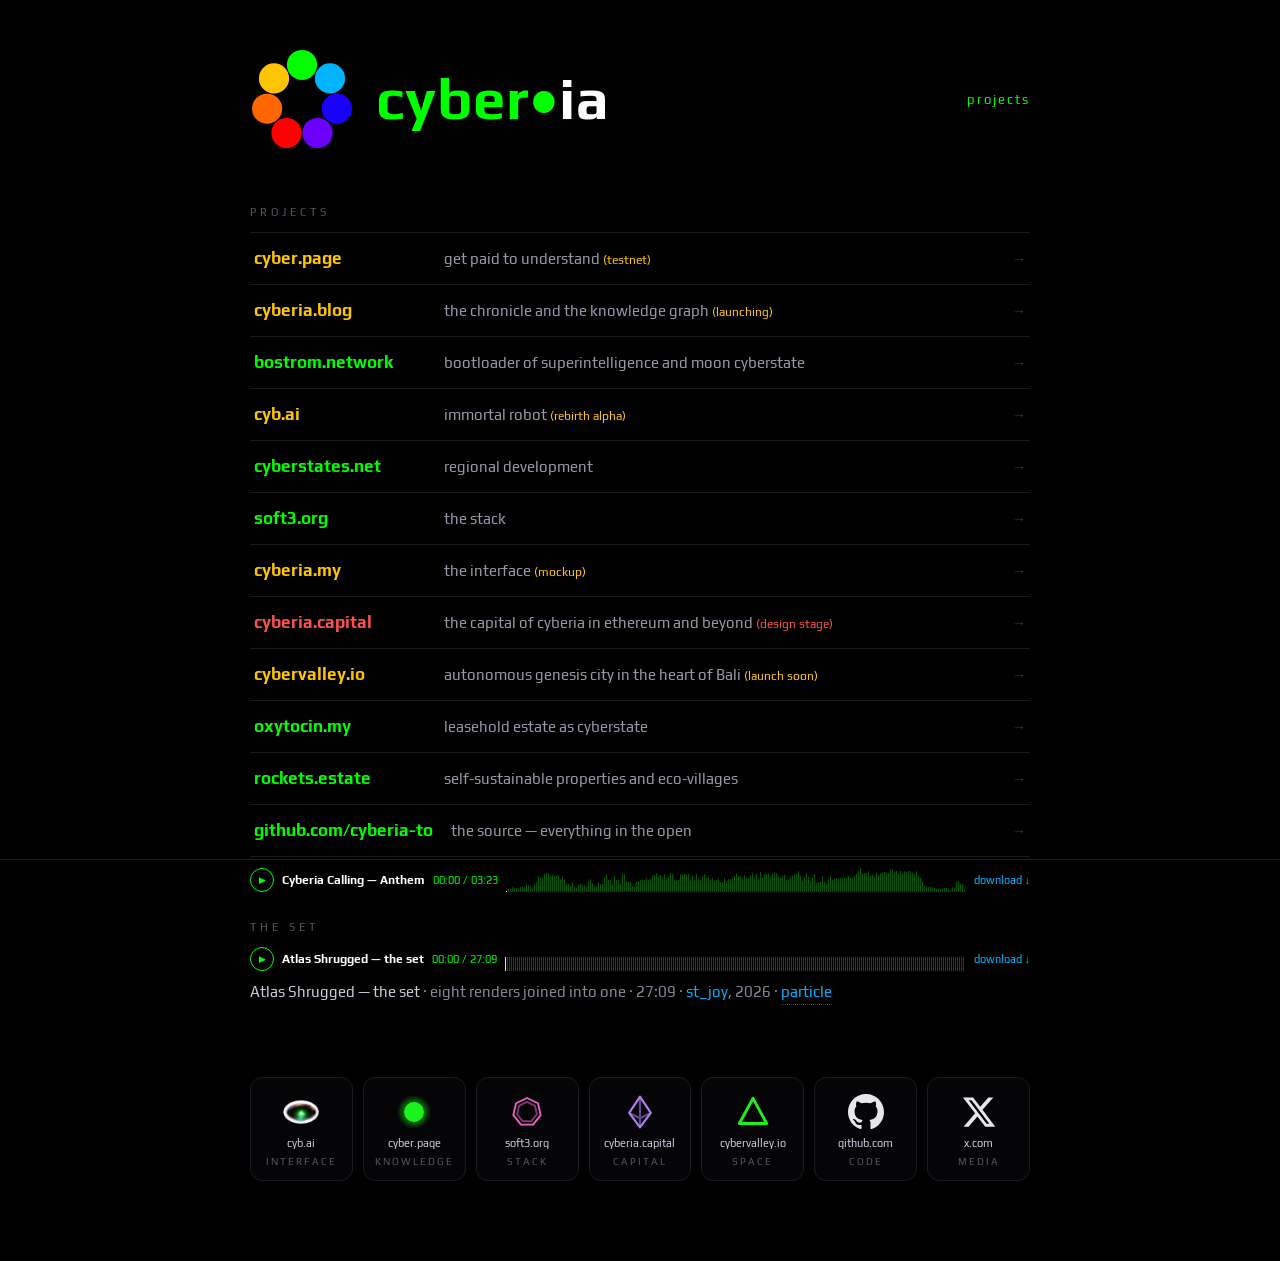
==== commit 0d9ee043: "feat: tiles carry the real marks — the cyb eye, the cyber circle, the soft3 heptagon, the valley tri" ====
--- a/projects/index.html
+++ b/projects/index.html
@@ -115,14 +115,13 @@
 
     <footer class="bottom">
     <nav class="tiles" aria-label="cyberia on the web">
-        <a class="tile" href="https://x.com/cyberiacap" target="_blank" rel="noopener" style="--c:#ccd"><svg viewBox="0 0 24 24"><path fill="currentColor" d="M18.244 2.25h3.308l-7.227 8.26 8.502 11.24H16.17l-5.214-6.817L4.99 21.75H1.68l7.73-8.835L1.254 2.25H8.08l4.713 6.231zm-1.161 17.52h1.833L7.084 4.126H5.117z"/></svg><span class="dom">x.com</span><span class="lab">x</span></a>
-        <a class="tile" href="https://github.com/cyberia-to" target="_blank" rel="noopener" style="--c:#ccd"><svg viewBox="0 0 16 16"><path fill="currentColor" d="M8 0C3.58 0 0 3.58 0 8c0 3.54 2.29 6.53 5.47 7.59.4.07.55-.17.55-.38 0-.19-.01-.82-.01-1.49-2.01.37-2.53-.49-2.69-.94-.09-.23-.48-.94-.82-1.13-.28-.15-.68-.52-.01-.53.63-.01 1.08.58 1.23.82.72 1.21 1.87.87 2.33.66.07-.52.28-.87.51-1.07-1.78-.2-3.64-.89-3.64-3.95 0-.87.31-1.59.82-2.15-.08-.2-.36-1.02.08-2.12 0 0 .67-.21 2.2.82.64-.18 1.32-.27 2-.27.68 0 1.36.09 2 .27 1.53-1.04 2.2-.82 2.2-.82.44 1.1.16 1.92.08 2.12.51.56.82 1.27.82 2.15 0 3.07-1.87 3.75-3.65 3.95.29.25.54.73.54 1.48 0 1.07-.01 1.93-.01 2.2 0 .21.15.46.55.38A8.013 8.013 0 0016 8c0-4.42-3.58-8-8-8z"/></svg><span class="dom">github.com</span><span class="lab">source</span></a>
-        <a class="tile" href="https://cyber.page" target="_blank" rel="noopener" style="--c:#00ff01"><svg viewBox="0 0 24 24"><circle cx="12" cy="12" r="9" fill="#00ff01"/></svg><span class="dom">cyber.page</span><span class="lab">protocol</span></a>
-        <a class="tile" href="https://cyb.ai" target="_blank" rel="noopener" style="--c:#00b4ff"><svg viewBox="0 0 24 24" fill="none" stroke="currentColor" stroke-width="1.6"><path d="M2 12s3.6-6 10-6 10 6 10 6-3.6 6-10 6S2 12 2 12z"/><circle cx="12" cy="12" r="3" fill="currentColor" stroke="none"/></svg><span class="dom">cyb.ai</span><span class="lab">interface</span></a>
-        <a class="tile" href="https://cyberia.blog" target="_blank" rel="noopener" style="--c:#ffc501"><svg viewBox="0 0 24 24" fill="none" stroke="currentColor" stroke-width="1.6" stroke-linejoin="round"><path d="M3 5h6.5A2.5 2.5 0 0 1 12 7.5V20a2 2 0 0 0-2-2H3z"/><path d="M21 5h-6.5A2.5 2.5 0 0 0 12 7.5V20a2 2 0 0 1 2-2h7z"/></svg><span class="dom">cyberia.blog</span><span class="lab">blog</span></a>
-        <a class="tile" href="https://soft3.org" target="_blank" rel="noopener" style="--c:#ff5bd1"><svg viewBox="0 0 24 24" fill="none" stroke="currentColor" stroke-width="1.6" stroke-linejoin="round"><path d="M12 3 2 8l10 5 10-5z"/><path d="M2 12l10 5 10-5"/><path d="M2 16l10 5 10-5"/></svg><span class="dom">soft3.org</span><span class="lab">stack</span></a>
-        <a class="tile" href="https://cyberia.capital" target="_blank" rel="noopener" style="--c:#b07cff"><svg viewBox="0 0 24 24" fill="none" stroke="currentColor" stroke-width="1.6" stroke-linejoin="round"><path d="M12 3 3 8h18z"/><path d="M5 8v9M9.5 8v9M14.5 8v9M19 8v9M3 17h18v3H3z"/></svg><span class="dom">cyberia.capital</span><span class="lab">capital</span></a>
-        <a class="tile" href="https://cybervalley.io" target="_blank" rel="noopener" style="--c:#ff6501"><svg viewBox="0 0 24 24" fill="none" stroke="currentColor" stroke-width="1.6" stroke-linejoin="round"><path d="M2 20 8.5 7l4.2 7.5L15.5 11 22 20z"/><circle cx="17.5" cy="5.5" r="1.8"/></svg><span class="dom">cybervalley.io</span><span class="lab">space</span></a>
+        <a class="tile" href="https://cyb.ai" target="_blank" rel="noopener"><span class="ico"><img src="/img/cyb-eye.png" alt="" width="36" height="36" /></span><span class="dom">cyb.ai</span><span class="lab">interface</span></a>
+        <a class="tile" href="https://cyber.page" target="_blank" rel="noopener"><span class="ico"><svg viewBox="0 0 40 40"><defs><radialGradient id="cg"><stop offset="55%" stop-color="#00ff01"/><stop offset="100%" stop-color="#00ff01" stop-opacity="0"/></radialGradient></defs><circle cx="20" cy="20" r="19" fill="url(#cg)" opacity="0.45"/><circle cx="20" cy="20" r="11" fill="#00ff01"/></svg></span><span class="dom">cyber.page</span><span class="lab">knowledge</span></a>
+        <a class="tile" href="https://soft3.org" target="_blank" rel="noopener"><span class="ico"><svg viewBox="0 0 200 200" fill="none" stroke="#ff5bd1" stroke-width="10" stroke-linejoin="round"><polygon points="100,22 161,51.4 176,117.4 133.8,170.3 66.2,170.3 24,117.4 39,51.4"/><polygon points="100,43.8 143.9,65 154.7,112.5 124.3,150.6 75.7,150.6 45.3,112.5 56.1,65" opacity="0.55"/></svg></span><span class="dom">soft3.org</span><span class="lab">stack</span></a>
+        <a class="tile" href="https://cyberia.capital" target="_blank" rel="noopener"><span class="ico"><svg viewBox="0 0 40 40" fill="none" stroke="#b07cff" stroke-width="2.4" stroke-linejoin="round"><path d="M20 3 32 21 20 37 8 21z"/><path d="M8 21l12 6 12-6M20 3v34" opacity="0.55"/></svg></span><span class="dom">cyberia.capital</span><span class="lab">capital</span></a>
+        <a class="tile" href="https://cybervalley.io" target="_blank" rel="noopener"><span class="ico"><svg viewBox="0 0 100 100" fill="none" stroke="#00ff01" stroke-width="8" stroke-linejoin="round"><polygon points="50,12 88,82 12,82"/></svg></span><span class="dom">cybervalley.io</span><span class="lab">space</span></a>
+        <a class="tile" href="https://github.com/cyberia-to" target="_blank" rel="noopener"><span class="ico"><svg viewBox="0 0 16 16"><path fill="#e6e6ee" d="M8 0C3.58 0 0 3.58 0 8c0 3.54 2.29 6.53 5.47 7.59.4.07.55-.17.55-.38 0-.19-.01-.82-.01-1.49-2.01.37-2.53-.49-2.69-.94-.09-.23-.48-.94-.82-1.13-.28-.15-.68-.52-.01-.53.63-.01 1.08.58 1.23.82.72 1.21 1.87.87 2.33.66.07-.52.28-.87.51-1.07-1.78-.2-3.64-.89-3.64-3.95 0-.87.31-1.59.82-2.15-.08-.2-.36-1.02.08-2.12 0 0 .67-.21 2.2.82.64-.18 1.32-.27 2-.27.68 0 1.36.09 2 .27 1.53-1.04 2.2-.82 2.2-.82.44 1.1.16 1.92.08 2.12.51.56.82 1.27.82 2.15 0 3.07-1.87 3.75-3.65 3.95.29.25.54.73.54 1.48 0 1.07-.01 1.93-.01 2.2 0 .21.15.46.55.38A8.013 8.013 0 0016 8c0-4.42-3.58-8-8-8z"/></svg></span><span class="dom">github.com</span><span class="lab">code</span></a>
+        <a class="tile" href="https://x.com/cyberiacap" target="_blank" rel="noopener"><span class="ico"><svg viewBox="0 0 24 24"><path fill="#e6e6ee" d="M18.244 2.25h3.308l-7.227 8.26 8.502 11.24H16.17l-5.214-6.817L4.99 21.75H1.68l7.73-8.835L1.254 2.25H8.08l4.713 6.231zm-1.161 17.52h1.833L7.084 4.126H5.117z"/></svg></span><span class="dom">x.com</span><span class="lab">media</span></a>
     </nav>
     </footer>
 
--- a/style.css
+++ b/style.css
@@ -133,15 +133,16 @@
     .bottom { gap: 20px; }
 }
 
-/* tiles: where cyberia lives on the web */
-.tiles { display: grid; grid-template-columns: repeat(8, minmax(0, 1fr)); gap: 8px; }
-.tile { display: flex; flex-direction: column; align-items: center; gap: 6px; padding: 14px 6px 12px; border: 1px solid var(--line); border-radius: 10px; text-decoration: none; color: #99a; transition: border-color 0.15s, color 0.15s, background 0.15s, transform 0.15s; }
-.tile svg { width: 26px; height: 26px; color: #778; transition: color 0.15s, transform 0.15s; }
+/* tiles: where cyberia lives on the web — each with its own mark */
+.tiles { display: grid; grid-template-columns: repeat(7, minmax(0, 1fr)); gap: 10px; }
+.tile { display: flex; flex-direction: column; align-items: center; gap: 7px; padding: 16px 6px 13px; border: 1px solid var(--line); border-radius: 12px; background: #050508; text-decoration: none; transition: border-color 0.18s, background 0.18s, transform 0.18s, box-shadow 0.18s; }
+.tile .ico { display: flex; align-items: center; justify-content: center; width: 36px; height: 36px; }
+.tile .ico svg, .tile .ico img { width: 36px; height: 36px; display: block; filter: saturate(0.85); transition: filter 0.18s, transform 0.18s; }
 .tile .dom { font-size: 11px; color: #ccd; white-space: nowrap; max-width: 100%; overflow: hidden; text-overflow: ellipsis; }
 .tile .lab { font-size: 10px; letter-spacing: 2px; text-transform: uppercase; color: var(--dim); }
-.tile:hover { border-color: var(--c); color: var(--c); background: color-mix(in srgb, var(--c) 6%, #000); transform: translateY(-2px); }
-.tile:hover svg { color: var(--c); transform: scale(1.08); }
+.tile:hover { border-color: #2a2a3a; background: #0a0a10; transform: translateY(-3px); box-shadow: 0 10px 30px rgba(0, 0, 0, 0.6); }
+.tile:hover .ico svg, .tile:hover .ico img { filter: saturate(1.15) drop-shadow(0 0 6px rgba(255, 255, 255, 0.12)); transform: scale(1.1); }
 .tile:hover .dom { color: #fff; }
-.tile:hover .lab { color: var(--c); }
+.tile:hover .lab { color: #99a; }
 @media (max-width: 900px) { .tiles { grid-template-columns: repeat(4, minmax(0, 1fr)); } }
 @media (max-width: 360px) { .tiles { grid-template-columns: repeat(2, minmax(0, 1fr)); } }
